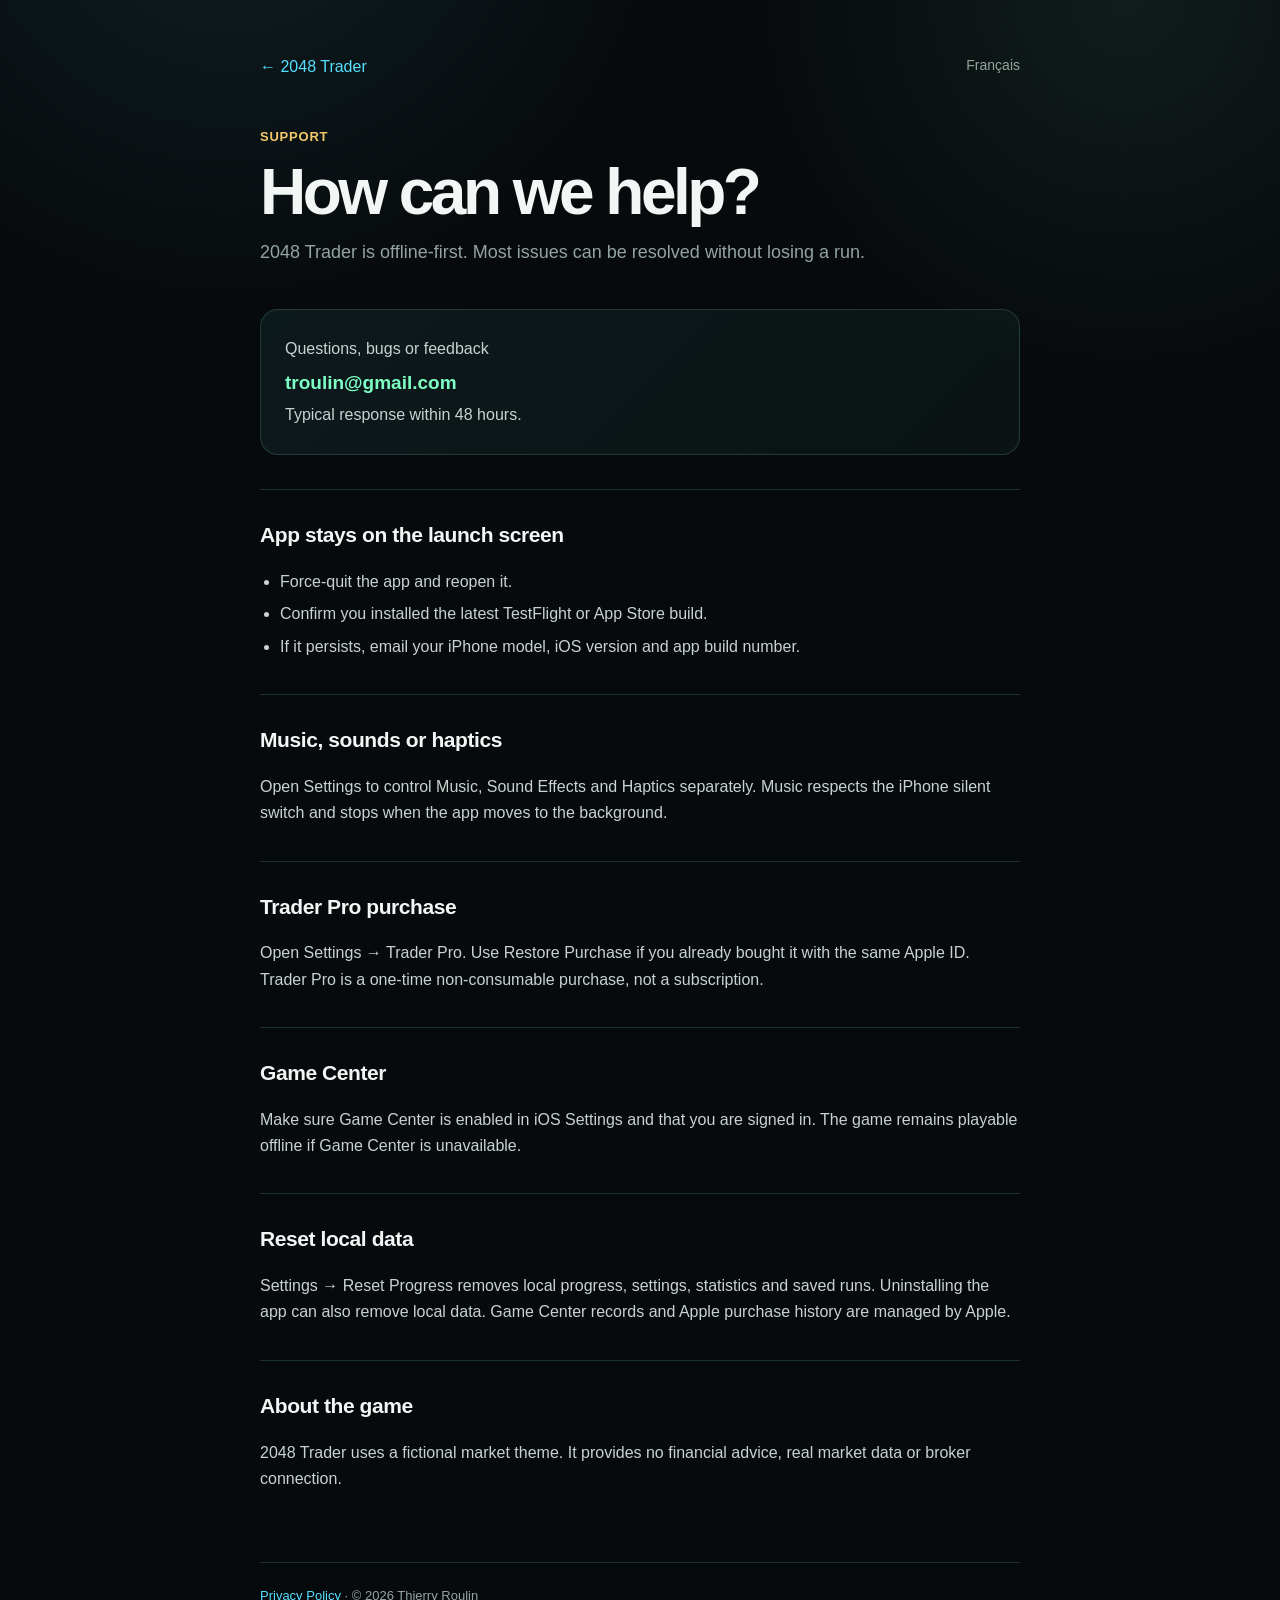
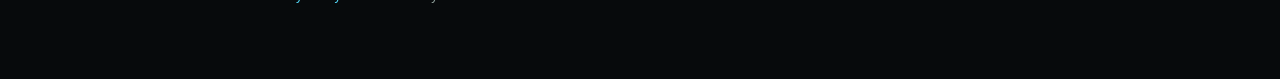
==== 2048-trader/en/support/index.html @ 831c65a3 "Publish 2048 Trader legal page: en/support/index.html" ====
<!doctype html>
<html lang="en">
  <head>
    <meta charset="utf-8" /><meta name="viewport" content="width=device-width, initial-scale=1" />
    <meta name="description" content="Support for the 2048 Trader iPhone game." />
    <title>Support — 2048 Trader</title><link rel="stylesheet" href="https://troulin-a11y.github.io/7erreurs-invite/2048-trader/styles.css" />
  </head>
  <body><main>
    <nav><a href="https://troulin-a11y.github.io/7erreurs-invite/2048-trader/">← 2048 Trader</a><a class="lang" href="https://troulin-a11y.github.io/7erreurs-invite/2048-trader/fr/support/">Français</a></nav>
    <p class="meta">Support</p><h1>How can we help?</h1>
    <p class="lede">2048 Trader is offline-first. Most issues can be resolved without losing a run.</p>
    <div class="contact"><p>Questions, bugs or feedback</p><a href="mailto:troulin@gmail.com?subject=%5B2048%20Trader%5D%20Support">troulin@gmail.com</a><p>Typical response within 48 hours.</p></div>
    <section><h2>App stays on the launch screen</h2><ul><li>Force-quit the app and reopen it.</li><li>Confirm you installed the latest TestFlight or App Store build.</li><li>If it persists, email your iPhone model, iOS version and app build number.</li></ul></section>
    <section><h2>Music, sounds or haptics</h2><p>Open Settings to control Music, Sound Effects and Haptics separately. Music respects the iPhone silent switch and stops when the app moves to the background.</p></section>
    <section><h2>Trader Pro purchase</h2><p>Open Settings → Trader Pro. Use Restore Purchase if you already bought it with the same Apple ID. Trader Pro is a one-time non-consumable purchase, not a subscription.</p></section>
    <section><h2>Game Center</h2><p>Make sure Game Center is enabled in iOS Settings and that you are signed in. The game remains playable offline if Game Center is unavailable.</p></section>
    <section><h2>Reset local data</h2><p>Settings → Reset Progress removes local progress, settings, statistics and saved runs. Uninstalling the app can also remove local data. Game Center records and Apple purchase history are managed by Apple.</p></section>
    <section><h2>About the game</h2><p>2048 Trader uses a fictional market theme. It provides no financial advice, real market data or broker connection.</p></section>
    <footer><a href="https://troulin-a11y.github.io/7erreurs-invite/2048-trader/en/privacy/">Privacy Policy</a> · © 2026 Thierry Roulin</footer>
  </main></body>
</html>
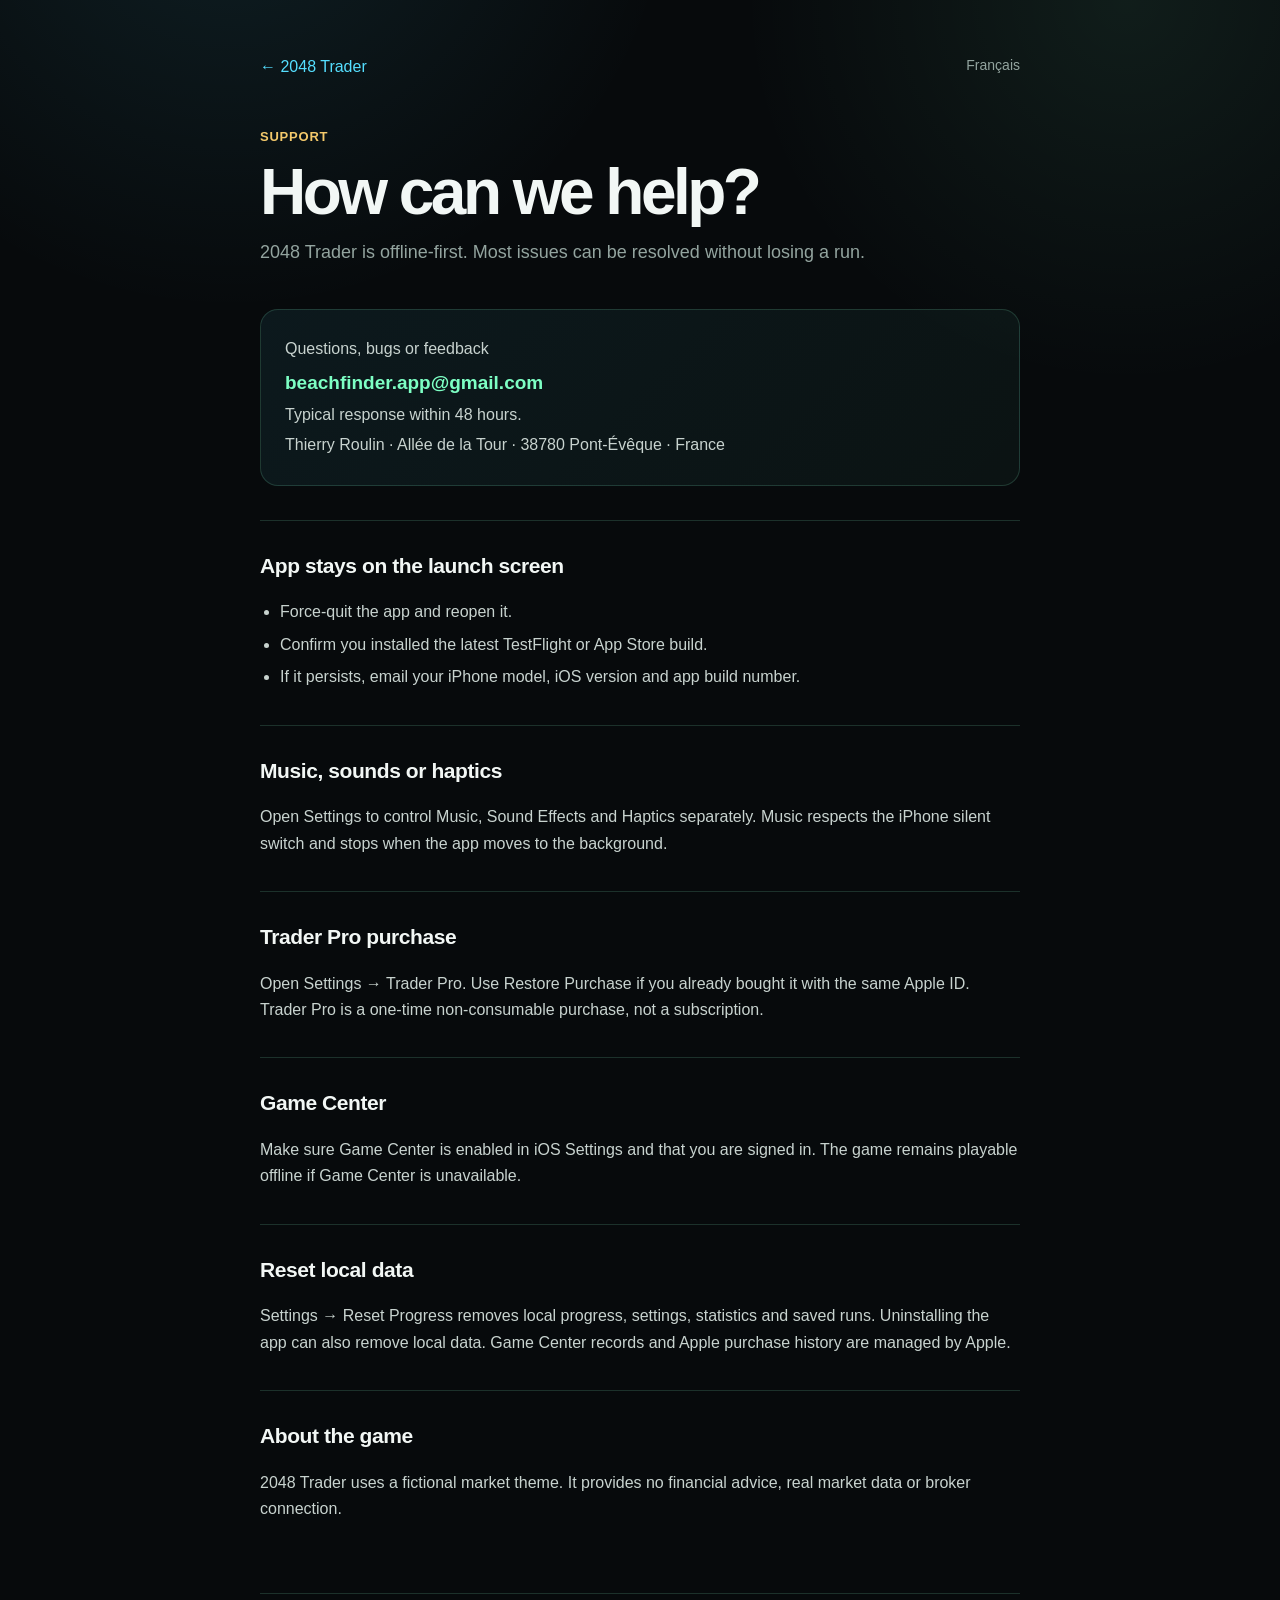
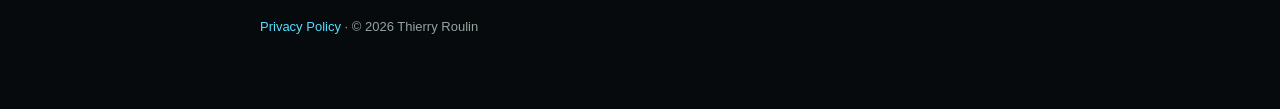
==== commit 6c014242: "Publish 2048 Trader legal page: en/support/index.html" ====
--- a/2048-trader/en/support/index.html
+++ b/2048-trader/en/support/index.html
@@ -9,7 +9,7 @@
     <nav><a href="https://troulin-a11y.github.io/7erreurs-invite/2048-trader/">← 2048 Trader</a><a class="lang" href="https://troulin-a11y.github.io/7erreurs-invite/2048-trader/fr/support/">Français</a></nav>
     <p class="meta">Support</p><h1>How can we help?</h1>
     <p class="lede">2048 Trader is offline-first. Most issues can be resolved without losing a run.</p>
-    <div class="contact"><p>Questions, bugs or feedback</p><a href="mailto:troulin@gmail.com?subject=%5B2048%20Trader%5D%20Support">troulin@gmail.com</a><p>Typical response within 48 hours.</p></div>
+    <div class="contact"><p>Questions, bugs or feedback</p><a href="mailto:beachfinder.app@gmail.com?subject=%5B2048%20Trader%5D%20Support">beachfinder.app@gmail.com</a><p>Typical response within 48 hours.</p><p>Thierry Roulin · Allée de la Tour · 38780 Pont-Évêque · France</p></div>
     <section><h2>App stays on the launch screen</h2><ul><li>Force-quit the app and reopen it.</li><li>Confirm you installed the latest TestFlight or App Store build.</li><li>If it persists, email your iPhone model, iOS version and app build number.</li></ul></section>
     <section><h2>Music, sounds or haptics</h2><p>Open Settings to control Music, Sound Effects and Haptics separately. Music respects the iPhone silent switch and stops when the app moves to the background.</p></section>
     <section><h2>Trader Pro purchase</h2><p>Open Settings → Trader Pro. Use Restore Purchase if you already bought it with the same Apple ID. Trader Pro is a one-time non-consumable purchase, not a subscription.</p></section>
